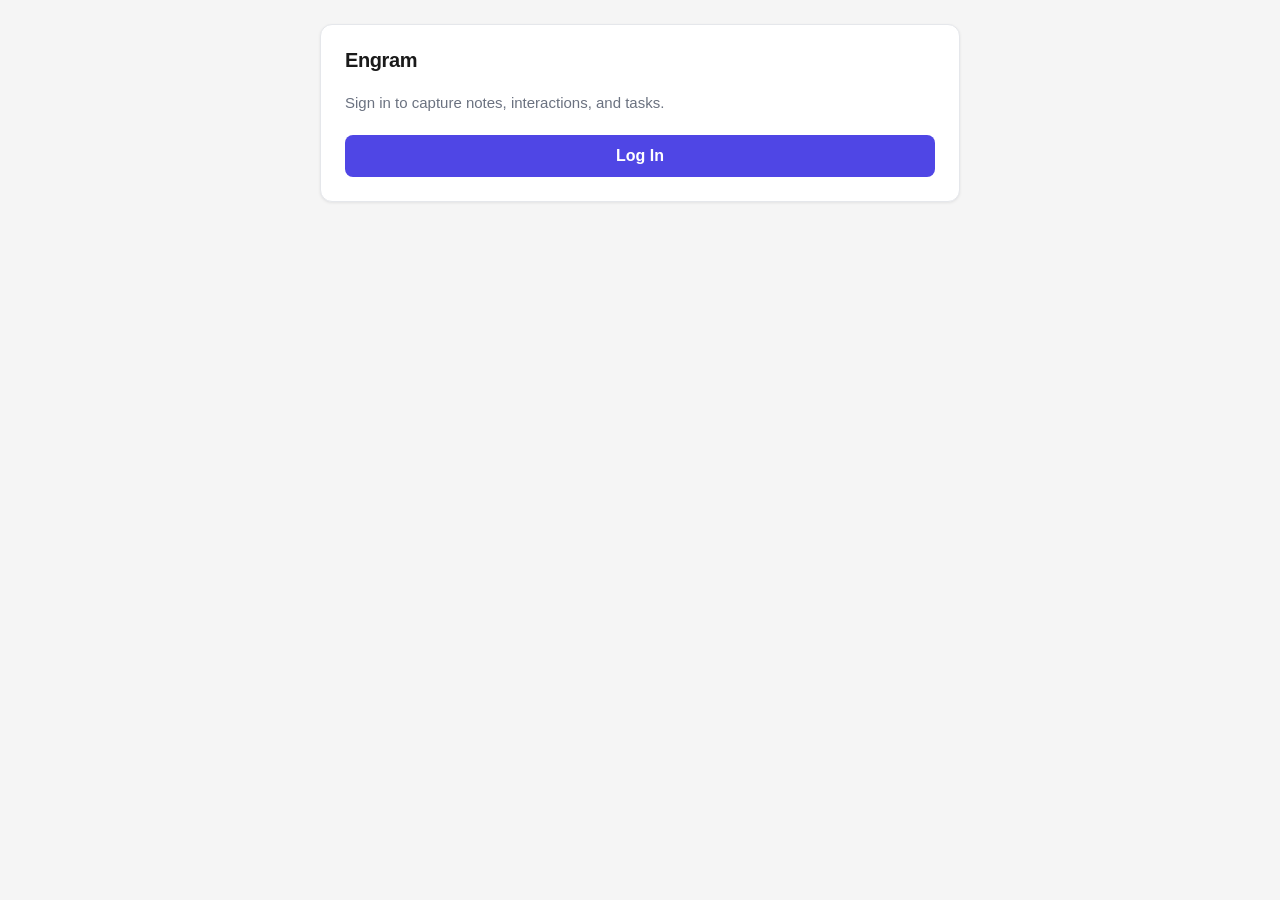
==== web/index.html @ 42abe8bf "feat: pre-fill capture textarea from PWA share target params" ====
<!DOCTYPE html>
<html lang="en">
<head>
<meta charset="UTF-8">
<meta name="viewport" content="width=device-width, initial-scale=1.0">
<meta name="apple-mobile-web-app-capable" content="yes">
<meta name="apple-mobile-web-app-status-bar-style" content="black-translucent">
<meta name="apple-mobile-web-app-title" content="Engram">
<meta name="theme-color" content="#4f46e5">
<link rel="manifest" href="/manifest.json">
<link rel="apple-touch-icon" href="/icon?s=180">
<title>Engram</title>
<style>
  *, *::before, *::after { box-sizing: border-box; margin: 0; padding: 0; }

  :root {
    --bg: #f5f5f5;
    --card: #ffffff;
    --text: #1a1a1a;
    --muted: #6b7280;
    --border: #e5e7eb;
    --accent: #4f46e5;
    --accent-hover: #4338ca;
    --success-bg: #ecfdf5;
    --success-text: #065f46;
    --error-bg: #fef2f2;
    --error-text: #991b1b;
    --mic-active: #dc2626;
  }

  @media (prefers-color-scheme: dark) {
    :root {
      --bg: #111827;
      --card: #1f2937;
      --text: #f9fafb;
      --muted: #9ca3af;
      --border: #374151;
      --accent: #6366f1;
      --accent-hover: #818cf8;
      --success-bg: #064e3b;
      --success-text: #a7f3d0;
      --error-bg: #450a0a;
      --error-text: #fca5a5;
    }
  }

  body {
    font-family: -apple-system, BlinkMacSystemFont, "Segoe UI", Roboto, sans-serif;
    background: var(--bg);
    color: var(--text);
    min-height: 100dvh;
    display: flex;
    align-items: flex-start;
    justify-content: center;
    padding: 1.5rem 1rem;
  }

  .card {
    background: var(--card);
    border: 1px solid var(--border);
    border-radius: 12px;
    padding: 1.5rem;
    width: 100%;
    max-width: 640px;
    box-shadow: 0 1px 3px rgba(0,0,0,0.08);
  }

  h1 {
    font-size: 1.25rem;
    font-weight: 700;
    margin-bottom: 1.25rem;
    letter-spacing: -0.02em;
  }

  textarea {
    width: 100%;
    min-height: 120px;
    padding: 0.75rem;
    font-size: 16px; /* prevents iOS auto-zoom */
    font-family: inherit;
    line-height: 1.5;
    border: 1px solid var(--border);
    border-radius: 8px;
    background: var(--bg);
    color: var(--text);
    resize: vertical;
    outline: none;
    transition: border-color 0.15s;
  }

  textarea:focus {
    border-color: var(--accent);
  }

  textarea::placeholder {
    color: var(--muted);
  }

  .actions {
    display: flex;
    gap: 0.5rem;
    margin-top: 0.75rem;
    align-items: center;
  }

  button {
    display: inline-flex;
    align-items: center;
    justify-content: center;
    gap: 0.375rem;
    padding: 0.625rem 1.25rem;
    font-size: 0.9375rem;
    font-weight: 600;
    border: none;
    border-radius: 8px;
    cursor: pointer;
    touch-action: manipulation;
    transition: background 0.15s, opacity 0.15s;
    -webkit-tap-highlight-color: transparent;
  }

  button:disabled {
    opacity: 0.5;
    cursor: not-allowed;
  }

  .btn-primary {
    background: var(--accent);
    color: #fff;
    flex: 1;
  }

  .btn-primary:not(:disabled):hover { background: var(--accent-hover); }

  .btn-mic {
    background: var(--border);
    color: var(--text);
    padding: 0.625rem 0.875rem;
    display: none; /* shown only when SpeechRecognition is available */
  }

  .btn-mic.recording {
    background: var(--mic-active);
    color: #fff;
  }

  .result {
    margin-top: 0.875rem;
    padding: 0.75rem 1rem;
    border-radius: 8px;
    font-size: 0.9375rem;
    line-height: 1.5;
    display: none;
  }

  .result.success {
    background: var(--success-bg);
    color: var(--success-text);
  }

  .result.error {
    background: var(--error-bg);
    color: var(--error-text);
  }

  .tool-badge {
    display: inline-block;
    font-size: 0.75rem;
    font-weight: 600;
    opacity: 0.7;
    margin-right: 0.375rem;
    text-transform: uppercase;
    letter-spacing: 0.04em;
  }

  /* Auth section */
  .auth-desc {
    color: var(--muted);
    font-size: 0.9375rem;
    margin-bottom: 1.25rem;
    line-height: 1.5;
  }

  .btn-login {
    background: var(--accent);
    color: #fff;
    width: 100%;
    padding: 0.75rem;
    font-size: 1rem;
  }

  .btn-login:not(:disabled):hover { background: var(--accent-hover); }
</style>
</head>
<body>
<div class="card">
  <h1>Engram</h1>

  <div id="auth-section" style="display:none">
    <p class="auth-desc">Sign in to capture notes, interactions, and tasks.</p>
    <button class="btn-login" id="login-btn" onclick="startLogin()">Log In</button>
  </div>

  <div id="capture-section" style="display:none">
    <textarea
      id="note-input"
      placeholder="What's on your mind? Speak or type a note, meeting, task, date…"
      autofocus
    ></textarea>
    <div class="actions">
      <button class="btn-mic" id="mic-btn" aria-label="Dictate">🎤</button>
      <button class="btn-primary" id="submit-btn" onclick="submitNote()">Save</button>
    </div>
    <div class="result" id="result-area" role="status" aria-live="polite"></div>
  </div>
</div>

<script>
const CLIENT_ID    = 'engram';
const REDIRECT_URI = 'https://engram.x1024.net/';
const SCOPE        = 'openid offline_access';

// ── PKCE helpers ──────────────────────────────────────────────────────────────

function randomBase64url(byteLength) {
  const arr = new Uint8Array(byteLength);
  crypto.getRandomValues(arr);
  return btoa(String.fromCharCode(...arr))
    .replace(/\+/g, '-').replace(/\//g, '_').replace(/=/g, '');
}

async function sha256Base64url(str) {
  const data = new TextEncoder().encode(str);
  const digest = await crypto.subtle.digest('SHA-256', data);
  return btoa(String.fromCharCode(...new Uint8Array(digest)))
    .replace(/\+/g, '-').replace(/\//g, '_').replace(/=/g, '');
}

// ── Token storage ─────────────────────────────────────────────────────────────

function storeTokens(tokens) {
  localStorage.setItem('engram_access_token', tokens.access_token);
  if (tokens.refresh_token) {
    localStorage.setItem('engram_refresh_token', tokens.refresh_token);
  }
  const expiresAt = Date.now() + (tokens.expires_in || 3600) * 1000;
  localStorage.setItem('engram_token_expires_at', String(expiresAt));
}

function clearTokens() {
  ['engram_access_token', 'engram_refresh_token', 'engram_token_expires_at']
    .forEach(k => localStorage.removeItem(k));
}

async function getValidToken() {
  const token     = localStorage.getItem('engram_access_token');
  const expiresAt = parseInt(localStorage.getItem('engram_token_expires_at') || '0');
  if (!token) return null;

  if (Date.now() >= expiresAt - 60_000) {
    return await refreshAccessToken();
  }
  return token;
}

async function refreshAccessToken() {
  const refreshToken = localStorage.getItem('engram_refresh_token');
  if (!refreshToken) { clearTokens(); return null; }

  const resp = await fetch('/oauth/token', {
    method: 'POST',
    headers: { 'Content-Type': 'application/x-www-form-urlencoded' },
    body: new URLSearchParams({
      grant_type:    'refresh_token',
      refresh_token: refreshToken,
      client_id:     CLIENT_ID,
    }),
  });
  if (!resp.ok) { clearTokens(); return null; }

  const tokens = await resp.json();
  storeTokens(tokens);
  return tokens.access_token;
}

// ── OAuth PKCE flow ───────────────────────────────────────────────────────────

async function startLogin() {
  const verifier   = randomBase64url(32);
  const challenge  = await sha256Base64url(verifier);
  const state      = randomBase64url(16);

  sessionStorage.setItem('pkce_verifier', verifier);
  sessionStorage.setItem('pkce_state', state);

  const params = new URLSearchParams({
    response_type:         'code',
    client_id:             CLIENT_ID,
    redirect_uri:          REDIRECT_URI,
    scope:                 SCOPE,
    state,
    code_challenge:        challenge,
    code_challenge_method: 'S256',
  });
  window.location.href = '/oauth/authorize?' + params;
}

async function handleCallback() {
  const params = new URLSearchParams(window.location.search);
  const code   = params.get('code');
  if (!code) return false;

  const state      = params.get('state');
  const savedState = sessionStorage.getItem('pkce_state');
  if (state !== savedState) {
    showError('State mismatch — please try logging in again.');
    return false;
  }

  const verifier = sessionStorage.getItem('pkce_verifier');
  sessionStorage.removeItem('pkce_verifier');
  sessionStorage.removeItem('pkce_state');

  const resp = await fetch('/oauth/token', {
    method: 'POST',
    headers: { 'Content-Type': 'application/x-www-form-urlencoded' },
    body: new URLSearchParams({
      grant_type:    'authorization_code',
      code,
      redirect_uri:  REDIRECT_URI,
      client_id:     CLIENT_ID,
      code_verifier: verifier,
    }),
  });

  if (!resp.ok) {
    showAuthSection();
    showError('Token exchange failed — please try again.');
    return false;
  }

  const tokens = await resp.json();
  storeTokens(tokens);
  window.history.replaceState({}, '', '/');
  return true;
}

// ── UI state ──────────────────────────────────────────────────────────────────

function showAuthSection() {
  document.getElementById('auth-section').style.display = '';
  document.getElementById('capture-section').style.display = 'none';
}

function showCaptureSection() {
  document.getElementById('auth-section').style.display = 'none';
  document.getElementById('capture-section').style.display = '';
  document.getElementById('note-input').focus();
}

function showResult(type, message, tool) {
  const el = document.getElementById('result-area');
  el.className = 'result ' + type;
  el.style.display = 'block';
  if (tool && type === 'success') {
    const badge = document.createElement('span');
    badge.className = 'tool-badge';
    badge.textContent = tool.replace(/_/g, ' ');
    el.textContent = '';
    el.appendChild(badge);
    el.appendChild(document.createTextNode(message));
  } else {
    el.textContent = message;
  }
  if (type === 'success') {
    setTimeout(() => { el.style.display = 'none'; }, 4000);
  }
}

function showError(msg) {
  const el = document.getElementById('result-area');
  if (!el) return;
  el.className = 'result error';
  el.style.display = 'block';
  el.textContent = msg;
}

// ── Speech recognition ────────────────────────────────────────────────────────

function setupMic() {
  const SR = window.SpeechRecognition || window.webkitSpeechRecognition;
  if (!SR) return;

  const micBtn = document.getElementById('mic-btn');
  micBtn.style.display = 'inline-flex';

  let recog = null;
  let listening = false;
  let manualStop = false;
  let startedAt = 0;

  function hideMicBtn(reason) {
    micBtn.style.display = 'none';
    console.info('Mic button hidden:', reason);
  }

  function newRecog() {
    const r = new SR();
    r.continuous = false;
    r.interimResults = false;
    r.lang = 'en-US';

    r.onstart = () => {
      listening = true;
      startedAt = Date.now();
      micBtn.textContent = '⏹';
      micBtn.classList.add('recording');
      micBtn.setAttribute('aria-label', 'Stop recording');
    };

    r.onend = () => {
      listening = false;
      micBtn.textContent = '🎤';
      micBtn.classList.remove('recording');
      micBtn.setAttribute('aria-label', 'Dictate');
    };

    r.onresult = (e) => {
      let transcript = '';
      for (let i = 0; i < e.results.length; i++) {
        if (e.results[i].isFinal) transcript += e.results[i][0].transcript;
      }
      if (!transcript) return;
      const ta = document.getElementById('note-input');
      ta.value = ta.value ? ta.value + ' ' + transcript : transcript;
    };

    r.onerror = (e) => {
      listening = false;
      micBtn.textContent = '🎤';
      micBtn.classList.remove('recording');

      // User clicked stop — aborted is expected, don't surface it.
      if (manualStop) { manualStop = false; return; }

      // Aborted immediately after start = speech service not available in this browser.
      if (e.error === 'aborted' && Date.now() - startedAt < 500) {
        hideMicBtn('speech service unavailable');
        showResult('error', 'In-page dictation not supported here — use system dictation instead (macOS: press Fn twice).');
        return;
      }

      const friendly = {
        'not-allowed':         'Microphone permission denied — check browser settings.',
        'audio-capture':       'No microphone found.',
        'network':             'Speech recognition requires a network connection.',
        'no-speech':           'No speech detected — try again.',
        'service-not-allowed': 'Speech recognition not available on this browser.',
      };
      showResult('error', friendly[e.error] || 'Speech error: ' + e.error);
    };

    return r;
  }

  micBtn.addEventListener('click', () => {
    if (listening) {
      manualStop = true;
      recog && recog.stop();
      return;
    }
    // Create a fresh instance each time (required on Safari).
    recog = newRecog();
    recog.start();
  });
}

// ── Submit ────────────────────────────────────────────────────────────────────

async function submitNote() {
  const textarea = document.getElementById('note-input');
  const text = textarea.value.trim();
  if (!text) return;

  const token = await getValidToken();
  if (!token) { clearTokens(); showAuthSection(); return; }

  const btn = document.getElementById('submit-btn');
  btn.disabled = true;
  btn.textContent = 'Saving…';

  // Hide previous result while saving.
  document.getElementById('result-area').style.display = 'none';

  try {
    const resp = await fetch('/capture', {
      method: 'POST',
      headers: {
        'Content-Type':  'application/json',
        'Authorization': 'Bearer ' + token,
      },
      body: JSON.stringify({ text }),
    });

    if (resp.status === 401) { clearTokens(); showAuthSection(); return; }

    const data = await resp.json();
    if (!resp.ok) {
      showResult('error', data.error || 'Something went wrong.');
      return;
    }

    showResult('success', data.message, data.tool);
    textarea.value = '';
  } catch (e) {
    showResult('error', 'Network error — please try again.');
  } finally {
    btn.disabled = false;
    btn.textContent = 'Save';
  }
}

// Submit on Ctrl/Cmd+Enter
document.addEventListener('keydown', (e) => {
  if ((e.ctrlKey || e.metaKey) && e.key === 'Enter') {
    e.preventDefault();
    submitNote();
  }
});

// ── PWA Share target ──────────────────────────────────────────────────────────

function maybePreFillShare() {
  const params = new URLSearchParams(window.location.search);
  const shareURL = params.get('share_url');
  if (!shareURL) return;

  const shareTitle = params.get('share_title');
  const textarea = document.getElementById('note-input');
  textarea.value = 'link:' + shareURL + (shareTitle ? '  ' + shareTitle : '');
  // Clean the URL so refreshing doesn't re-fill the textarea.
  window.history.replaceState({}, '', '/');
}

// ── Init ──────────────────────────────────────────────────────────────────────

async function init() {
  if (window.location.search.includes('code=')) {
    const ok = await handleCallback();
    if (ok) { showCaptureSection(); maybePreFillShare(); return; }
    showAuthSection();
    return;
  }

  const token = await getValidToken();
  if (token) {
    showCaptureSection();
    maybePreFillShare();
  } else {
    showAuthSection();
  }
}

document.addEventListener('DOMContentLoaded', () => {
  setupMic();
  init();
  if ('serviceWorker' in navigator) {
    navigator.serviceWorker.register('/sw.js');
  }
});
</script>
</body>
</html>
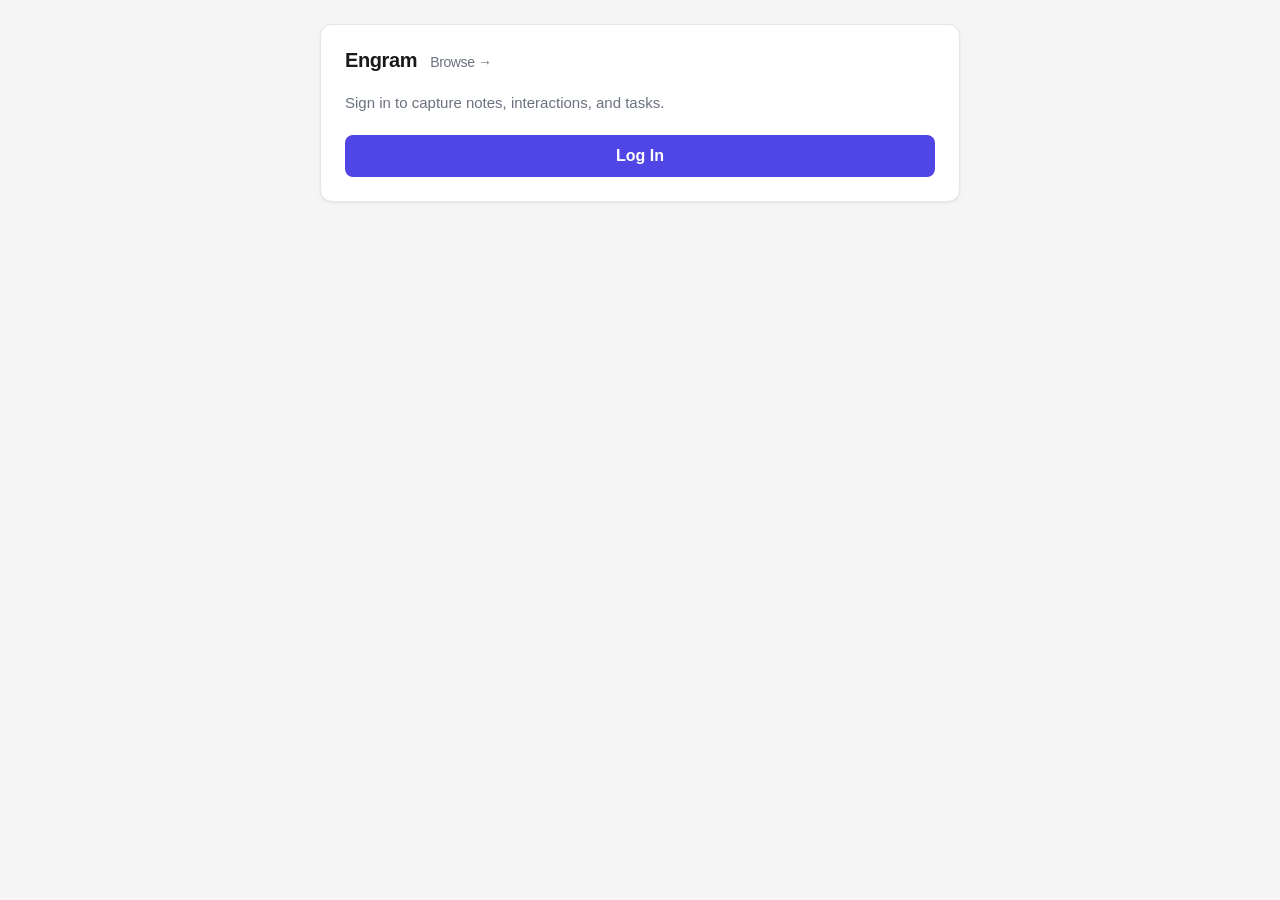
==== commit 8cbca9ba: "feat: add Browse link to capture page header" ====
--- a/web/index.html
+++ b/web/index.html
@@ -190,11 +190,20 @@
   }
 
   .btn-login:not(:disabled):hover { background: var(--accent-hover); }
+
+  .browse-link {
+    font-size: 0.875rem;
+    font-weight: 500;
+    color: var(--muted);
+    text-decoration: none;
+    margin-left: 0.5rem;
+  }
+  .browse-link:hover { color: var(--accent); }
 </style>
 </head>
 <body>
 <div class="card">
-  <h1>Engram</h1>
+  <h1>Engram <a href="/browse" class="browse-link">Browse →</a></h1>
 
   <div id="auth-section" style="display:none">
     <p class="auth-desc">Sign in to capture notes, interactions, and tasks.</p>
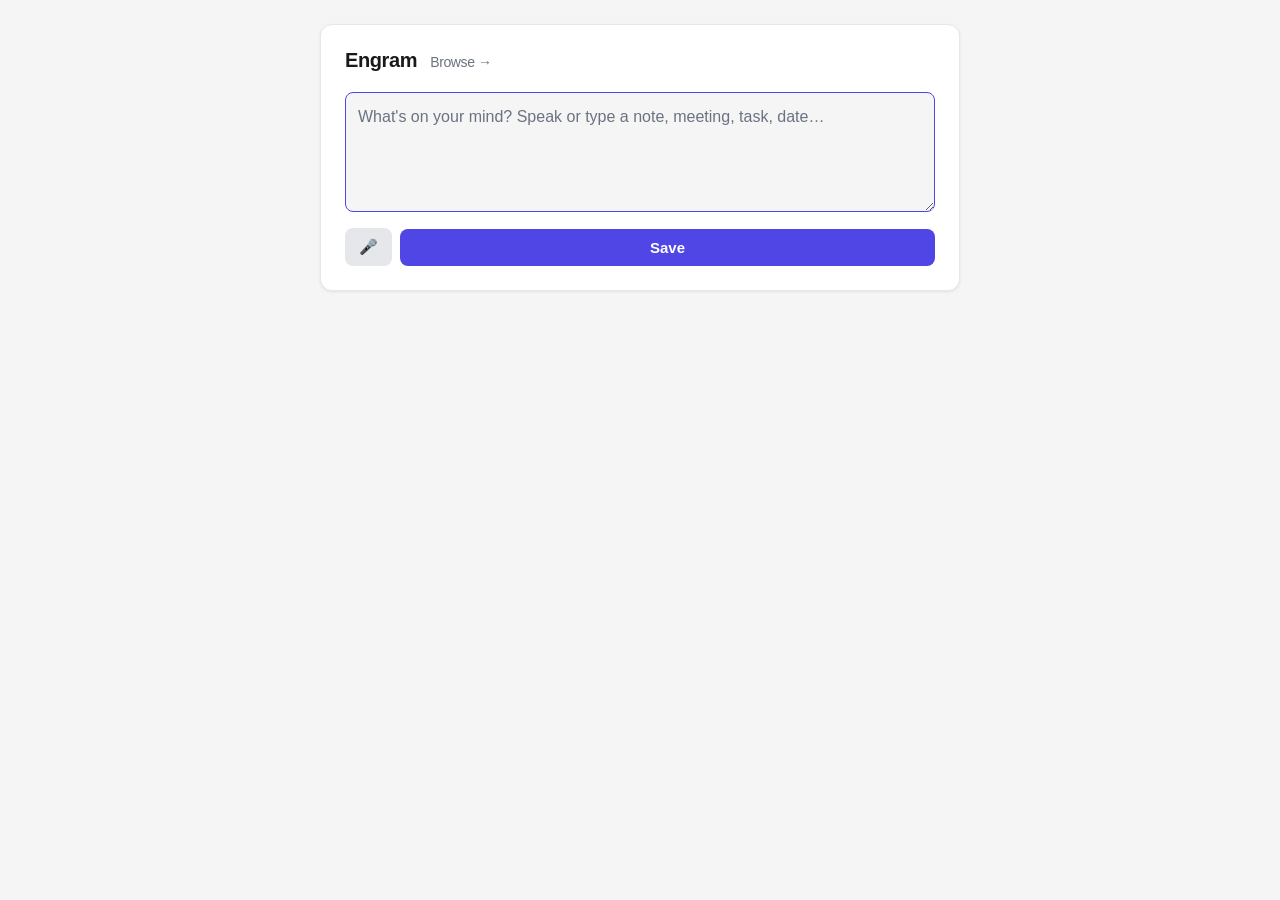
==== commit 158cd425: "feat: replace client-side OAuth in index.html with server-side session Co-Authored-By: Claude Sonnet" ====
--- a/web/index.html
+++ b/web/index.html
@@ -207,7 +207,7 @@
 
   <div id="auth-section" style="display:none">
     <p class="auth-desc">Sign in to capture notes, interactions, and tasks.</p>
-    <button class="btn-login" id="login-btn" onclick="startLogin()">Log In</button>
+    <button class="btn-login" id="login-btn" onclick="window.location.href='/web/login'">Log In</button>
   </div>
 
   <div id="capture-section" style="display:none">
@@ -225,136 +225,7 @@
 </div>
 
 <script>
-const CLIENT_ID    = 'engram';
-const REDIRECT_URI = 'https://engram.x1024.net/';
-const SCOPE        = 'openid offline_access';
-
-// ── PKCE helpers ──────────────────────────────────────────────────────────────
-
-function randomBase64url(byteLength) {
-  const arr = new Uint8Array(byteLength);
-  crypto.getRandomValues(arr);
-  return btoa(String.fromCharCode(...arr))
-    .replace(/\+/g, '-').replace(/\//g, '_').replace(/=/g, '');
-}
-
-async function sha256Base64url(str) {
-  const data = new TextEncoder().encode(str);
-  const digest = await crypto.subtle.digest('SHA-256', data);
-  return btoa(String.fromCharCode(...new Uint8Array(digest)))
-    .replace(/\+/g, '-').replace(/\//g, '_').replace(/=/g, '');
-}
-
-// ── Token storage ─────────────────────────────────────────────────────────────
-
-function storeTokens(tokens) {
-  localStorage.setItem('engram_access_token', tokens.access_token);
-  if (tokens.refresh_token) {
-    localStorage.setItem('engram_refresh_token', tokens.refresh_token);
-  }
-  const expiresAt = Date.now() + (tokens.expires_in || 3600) * 1000;
-  localStorage.setItem('engram_token_expires_at', String(expiresAt));
-}
-
-function clearTokens() {
-  ['engram_access_token', 'engram_refresh_token', 'engram_token_expires_at']
-    .forEach(k => localStorage.removeItem(k));
-}
-
-async function getValidToken() {
-  const token     = localStorage.getItem('engram_access_token');
-  const expiresAt = parseInt(localStorage.getItem('engram_token_expires_at') || '0');
-  if (!token) return null;
-
-  if (Date.now() >= expiresAt - 60_000) {
-    return await refreshAccessToken();
-  }
-  return token;
-}
-
-async function refreshAccessToken() {
-  const refreshToken = localStorage.getItem('engram_refresh_token');
-  if (!refreshToken) { clearTokens(); return null; }
-
-  const resp = await fetch('/oauth/token', {
-    method: 'POST',
-    headers: { 'Content-Type': 'application/x-www-form-urlencoded' },
-    body: new URLSearchParams({
-      grant_type:    'refresh_token',
-      refresh_token: refreshToken,
-      client_id:     CLIENT_ID,
-    }),
-  });
-  if (!resp.ok) { clearTokens(); return null; }
-
-  const tokens = await resp.json();
-  storeTokens(tokens);
-  return tokens.access_token;
-}
-
-// ── OAuth PKCE flow ───────────────────────────────────────────────────────────
-
-async function startLogin() {
-  const verifier   = randomBase64url(32);
-  const challenge  = await sha256Base64url(verifier);
-  const state      = randomBase64url(16);
-
-  sessionStorage.setItem('pkce_verifier', verifier);
-  sessionStorage.setItem('pkce_state', state);
-
-  const params = new URLSearchParams({
-    response_type:         'code',
-    client_id:             CLIENT_ID,
-    redirect_uri:          REDIRECT_URI,
-    scope:                 SCOPE,
-    state,
-    code_challenge:        challenge,
-    code_challenge_method: 'S256',
-  });
-  window.location.href = '/oauth/authorize?' + params;
-}
-
-async function handleCallback() {
-  const params = new URLSearchParams(window.location.search);
-  const code   = params.get('code');
-  if (!code) return false;
-
-  const state      = params.get('state');
-  const savedState = sessionStorage.getItem('pkce_state');
-  if (state !== savedState) {
-    showError('State mismatch — please try logging in again.');
-    return false;
-  }
-
-  const verifier = sessionStorage.getItem('pkce_verifier');
-  sessionStorage.removeItem('pkce_verifier');
-  sessionStorage.removeItem('pkce_state');
-
-  const resp = await fetch('/oauth/token', {
-    method: 'POST',
-    headers: { 'Content-Type': 'application/x-www-form-urlencoded' },
-    body: new URLSearchParams({
-      grant_type:    'authorization_code',
-      code,
-      redirect_uri:  REDIRECT_URI,
-      client_id:     CLIENT_ID,
-      code_verifier: verifier,
-    }),
-  });
-
-  if (!resp.ok) {
-    showAuthSection();
-    showError('Token exchange failed — please try again.');
-    return false;
-  }
-
-  const tokens = await resp.json();
-  storeTokens(tokens);
-  window.history.replaceState({}, '', '/');
-  return true;
-}
-
-// ── UI state ──────────────────────────────────────────────────────────────────
+// ── Auth (server-side session cookie, set by /web/login → /web/callback) ──────
 
 function showAuthSection() {
   document.getElementById('auth-section').style.display = '';
@@ -449,10 +320,8 @@
       micBtn.textContent = '🎤';
       micBtn.classList.remove('recording');
 
-      // User clicked stop — aborted is expected, don't surface it.
       if (manualStop) { manualStop = false; return; }
 
-      // Aborted immediately after start = speech service not available in this browser.
       if (e.error === 'aborted' && Date.now() - startedAt < 500) {
         hideMicBtn('speech service unavailable');
         showResult('error', 'In-page dictation not supported here — use system dictation instead (macOS: press Fn twice).');
@@ -478,7 +347,6 @@
       recog && recog.stop();
       return;
     }
-    // Create a fresh instance each time (required on Safari).
     recog = newRecog();
     recog.start();
   });
@@ -491,27 +359,20 @@
   const text = textarea.value.trim();
   if (!text) return;
 
-  const token = await getValidToken();
-  if (!token) { clearTokens(); showAuthSection(); return; }
-
   const btn = document.getElementById('submit-btn');
   btn.disabled = true;
   btn.textContent = 'Saving…';
 
-  // Hide previous result while saving.
   document.getElementById('result-area').style.display = 'none';
 
   try {
     const resp = await fetch('/capture', {
       method: 'POST',
-      headers: {
-        'Content-Type':  'application/json',
-        'Authorization': 'Bearer ' + token,
-      },
+      headers: { 'Content-Type': 'application/json' },
       body: JSON.stringify({ text }),
     });
 
-    if (resp.status === 401) { clearTokens(); showAuthSection(); return; }
+    if (resp.status === 401) { showAuthSection(); return; }
 
     const data = await resp.json();
     if (!resp.ok) {
@@ -547,27 +408,19 @@
   const shareTitle = params.get('share_title');
   const textarea = document.getElementById('note-input');
   textarea.value = 'link:' + shareURL + (shareTitle ? '  ' + shareTitle : '');
-  // Clean the URL so refreshing doesn't re-fill the textarea.
   window.history.replaceState({}, '', '/');
 }
 
 // ── Init ──────────────────────────────────────────────────────────────────────
 
 async function init() {
-  if (window.location.search.includes('code=')) {
-    const ok = await handleCallback();
-    if (ok) { showCaptureSection(); maybePreFillShare(); return; }
+  const resp = await fetch('/web/check');
+  if (resp.status === 401) {
     showAuthSection();
     return;
   }
-
-  const token = await getValidToken();
-  if (token) {
-    showCaptureSection();
-    maybePreFillShare();
-  } else {
-    showAuthSection();
-  }
+  showCaptureSection();
+  maybePreFillShare();
 }
 
 document.addEventListener('DOMContentLoaded', () => {
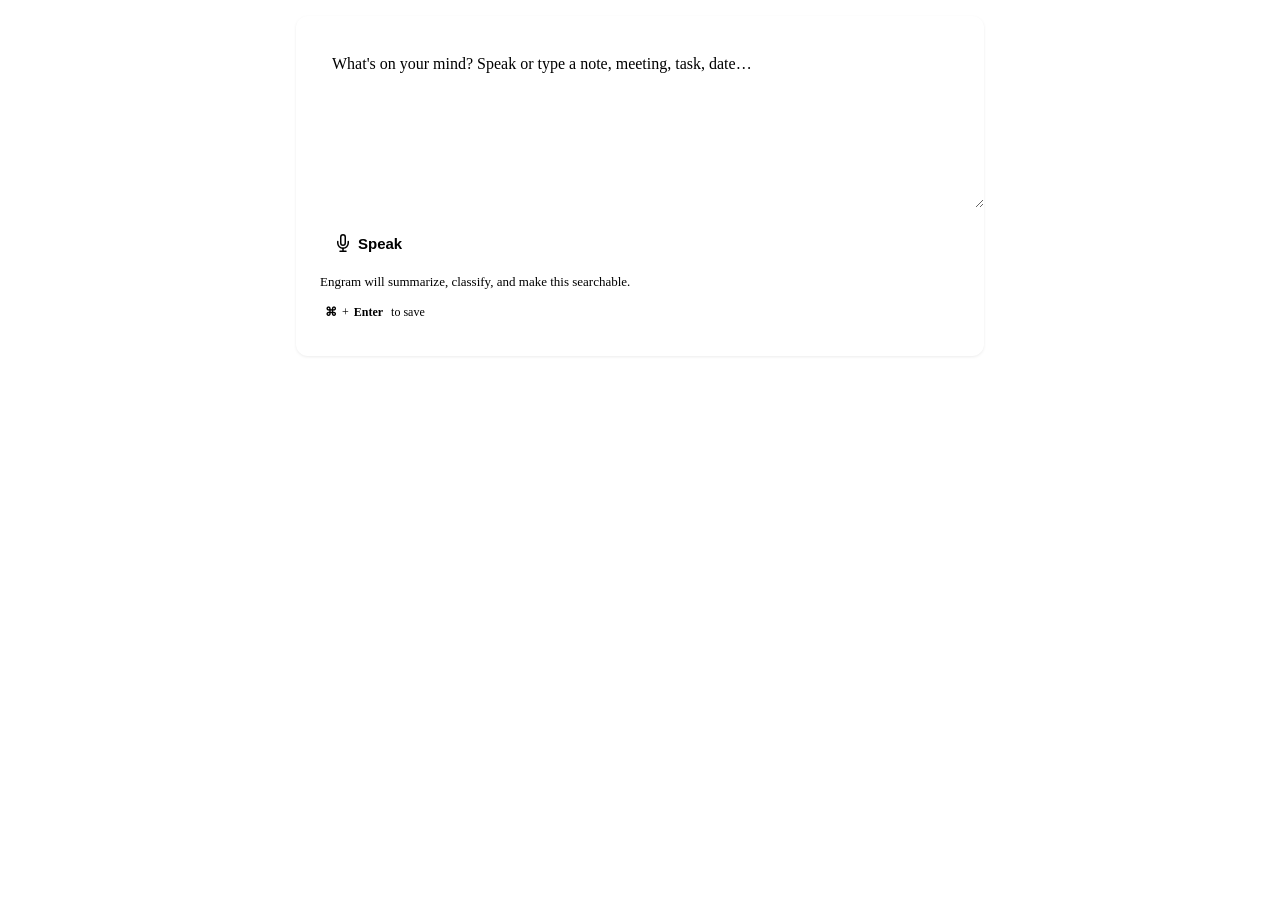
==== commit 2570ea96: "feat: humanize capture feedback and first-class Capture/Browse nav UI/UX round 1: make capture feedb" ====
--- a/web/index.html
+++ b/web/index.html
@@ -11,48 +11,13 @@
 <link rel="apple-touch-icon" href="/icon?s=180">
 <title>Engram</title>
 <style>
-  *, *::before, *::after { box-sizing: border-box; margin: 0; padding: 0; }
-
-  :root {
-    --bg: #f5f5f5;
-    --card: #ffffff;
-    --text: #1a1a1a;
-    --muted: #6b7280;
-    --border: #e5e7eb;
-    --accent: #4f46e5;
-    --accent-hover: #4338ca;
-    --success-bg: #ecfdf5;
-    --success-text: #065f46;
-    --error-bg: #fef2f2;
-    --error-text: #991b1b;
-    --mic-active: #dc2626;
-  }
-
-  @media (prefers-color-scheme: dark) {
-    :root {
-      --bg: #111827;
-      --card: #1f2937;
-      --text: #f9fafb;
-      --muted: #9ca3af;
-      --border: #374151;
-      --accent: #6366f1;
-      --accent-hover: #818cf8;
-      --success-bg: #064e3b;
-      --success-text: #a7f3d0;
-      --error-bg: #450a0a;
-      --error-text: #fca5a5;
-    }
-  }
-
-  body {
-    font-family: -apple-system, BlinkMacSystemFont, "Segoe UI", Roboto, sans-serif;
-    background: var(--bg);
-    color: var(--text);
-    min-height: 100dvh;
+  /*__SHARED_CSS__*/
+
+  .capture-main {
     display: flex;
     align-items: flex-start;
     justify-content: center;
-    padding: 1.5rem 1rem;
+    padding: 0.5rem 1rem 1.5rem;
   }
 
   .card {
@@ -63,13 +28,6 @@
     width: 100%;
     max-width: 640px;
     box-shadow: 0 1px 3px rgba(0,0,0,0.08);
-  }
-
-  h1 {
-    font-size: 1.25rem;
-    font-weight: 700;
-    margin-bottom: 1.25rem;
-    letter-spacing: -0.02em;
   }
 
   textarea {
@@ -136,8 +94,16 @@
     background: var(--border);
     color: var(--text);
     padding: 0.625rem 0.875rem;
-    display: none; /* shown only when SpeechRecognition is available */
-  }
+    display: none; /* shown only when SpeechRecognition is available (set to inline-flex) */
+  }
+
+  .btn-mic svg { width: 1.125rem; height: 1.125rem; }
+  .btn-mic .mic-label { display: none; }
+  @media (min-width: 480px) { .btn-mic .mic-label { display: inline; } }
+
+  .btn-mic .icon-stop { display: none; }
+  .btn-mic.recording .icon-mic { display: none; }
+  .btn-mic.recording .icon-stop { display: inline; }
 
   .btn-mic.recording {
     background: var(--mic-active);
@@ -163,16 +129,6 @@
     color: var(--error-text);
   }
 
-  .tool-badge {
-    display: inline-block;
-    font-size: 0.75rem;
-    font-weight: 600;
-    opacity: 0.7;
-    margin-right: 0.375rem;
-    text-transform: uppercase;
-    letter-spacing: 0.04em;
-  }
-
   /* Auth section */
   .auth-desc {
     color: var(--muted);
@@ -191,20 +147,44 @@
 
   .btn-login:not(:disabled):hover { background: var(--accent-hover); }
 
-  .browse-link {
-    font-size: 0.875rem;
-    font-weight: 500;
+  /* Helper + hint text under the capture box */
+  .capture-help {
     color: var(--muted);
-    text-decoration: none;
-    margin-left: 0.5rem;
-  }
-  .browse-link:hover { color: var(--accent); }
+    font-size: 0.8125rem;
+    line-height: 1.5;
+    margin-top: 0.625rem;
+  }
+
+  .capture-hint {
+    color: var(--muted);
+    font-size: 0.75rem;
+    margin-top: 0.375rem;
+  }
+
+  .capture-hint kbd {
+    font-family: inherit;
+    font-weight: 600;
+    background: var(--border);
+    border-radius: 4px;
+    padding: 0.0625rem 0.3125rem;
+  }
+
+  /* Save confirmation */
+  .result-title { font-weight: 600; }
+  .result-detail { display: block; margin-top: 0.125rem; }
+  .result-action {
+    display: inline-block;
+    margin-top: 0.5rem;
+    font-weight: 600;
+    color: inherit;
+    text-decoration: underline;
+  }
 </style>
 </head>
 <body>
+<!--__NAV__-->
+<main class="capture-main">
 <div class="card">
-  <h1>Engram <a href="/browse" class="browse-link">Browse →</a></h1>
-
   <div id="auth-section" style="display:none">
     <p class="auth-desc">Sign in to capture notes, interactions, and tasks.</p>
     <button class="btn-login" id="login-btn" onclick="window.location.href='/web/login'">Log In</button>
@@ -217,12 +197,19 @@
       autofocus
     ></textarea>
     <div class="actions">
-      <button class="btn-mic" id="mic-btn" aria-label="Dictate">🎤</button>
-      <button class="btn-primary" id="submit-btn" onclick="submitNote()">Save</button>
+      <button class="btn-mic" id="mic-btn" type="button" aria-label="Start voice capture" title="Start voice capture">
+        <svg class="icon-mic" viewBox="0 0 24 24" fill="none" stroke="currentColor" stroke-width="2" stroke-linecap="round" stroke-linejoin="round" aria-hidden="true"><path d="M12 1a3 3 0 0 0-3 3v8a3 3 0 0 0 6 0V4a3 3 0 0 0-3-3z"/><path d="M19 10v2a7 7 0 0 1-14 0v-2"/><line x1="12" y1="19" x2="12" y2="23"/><line x1="8" y1="23" x2="16" y2="23"/></svg>
+        <svg class="icon-stop" viewBox="0 0 24 24" fill="currentColor" aria-hidden="true"><rect x="6" y="6" width="12" height="12" rx="2"/></svg>
+        <span class="mic-label">Speak</span>
+      </button>
+      <button class="btn-primary" id="submit-btn" type="button" onclick="submitNote()">Save memory</button>
     </div>
+    <p class="capture-help">Engram will summarize, classify, and make this searchable.</p>
+    <p class="capture-hint"><kbd>⌘</kbd>+<kbd>Enter</kbd> to save</p>
     <div class="result" id="result-area" role="status" aria-live="polite"></div>
   </div>
 </div>
+</main>
 
 <script>
 // ── Auth (server-side session cookie, set by /web/login → /web/callback) ──────
@@ -235,25 +222,67 @@
 function showCaptureSection() {
   document.getElementById('auth-section').style.display = 'none';
   document.getElementById('capture-section').style.display = '';
-  document.getElementById('note-input').focus();
-}
-
-function showResult(type, message, tool) {
+  const textarea = document.getElementById('note-input');
+  const draft = sessionStorage.getItem('engram_draft');
+  if (draft) {
+    textarea.value = draft;
+    sessionStorage.removeItem('engram_draft');
+  }
+  autoGrow();
+  textarea.focus();
+}
+
+// Friendly singular labels for the record types capture can produce. Falls back
+// to the last dotted segment for anything not listed.
+const TYPE_LABELS = {
+  'note.thought': 'a thought',
+  'note.link': 'a link',
+  'note.unstructured': 'a note',
+  'crm.contact': 'a contact',
+  'crm.interaction': 'an interaction',
+  'maintenance.task': 'a task',
+  'jobhunt.application': 'a job application',
+  'conversation.summary': 'a conversation',
+};
+
+function friendlyType(t) {
+  if (TYPE_LABELS[t]) return TYPE_LABELS[t];
+  return t ? 'a ' + t.split('.').pop().replace(/_/g, ' ') : 'a note';
+}
+
+// showResult renders an error message in the result area.
+function showResult(type, message) {
   const el = document.getElementById('result-area');
   el.className = 'result ' + type;
   el.style.display = 'block';
-  if (tool && type === 'success') {
-    const badge = document.createElement('span');
-    badge.className = 'tool-badge';
-    badge.textContent = tool.replace(/_/g, ' ');
-    el.textContent = '';
-    el.appendChild(badge);
-    el.appendChild(document.createTextNode(message));
-  } else {
-    el.textContent = message;
-  }
-  if (type === 'success') {
-    setTimeout(() => { el.style.display = 'none'; }, 4000);
+  el.textContent = message;
+}
+
+// showSaved renders the friendly save confirmation with a View in Browse link.
+function showSaved(data) {
+  const el = document.getElementById('result-area');
+  el.className = 'result success';
+  el.style.display = 'block';
+  el.innerHTML = '';
+
+  const title = document.createElement('span');
+  title.className = 'result-title';
+  title.textContent = data.low_confidence ? 'Saved as a note' : 'Saved as ' + friendlyType(data.tool);
+  el.appendChild(title);
+
+  if (data.low_confidence) {
+    const detail = document.createElement('span');
+    detail.className = 'result-detail';
+    detail.textContent = "Engram wasn't confident enough to classify this further.";
+    el.appendChild(detail);
+  }
+
+  if (data.id) {
+    const link = document.createElement('a');
+    link.className = 'result-action';
+    link.href = '/browse?entry=' + encodeURIComponent(data.id);
+    link.textContent = 'View in Browse →';
+    el.appendChild(link);
   }
 }
 
@@ -279,6 +308,16 @@
   let manualStop = false;
   let startedAt = 0;
 
+  // setMicState swaps the icon (via CSS), label, and accessible name.
+  function setMicState(recording) {
+    micBtn.classList.toggle('recording', recording);
+    const name = recording ? 'Stop voice capture' : 'Start voice capture';
+    micBtn.setAttribute('aria-label', name);
+    micBtn.setAttribute('title', name);
+    const label = micBtn.querySelector('.mic-label');
+    if (label) label.textContent = recording ? 'Stop' : 'Speak';
+  }
+
   function hideMicBtn(reason) {
     micBtn.style.display = 'none';
     console.info('Mic button hidden:', reason);
@@ -293,16 +332,12 @@
     r.onstart = () => {
       listening = true;
       startedAt = Date.now();
-      micBtn.textContent = '⏹';
-      micBtn.classList.add('recording');
-      micBtn.setAttribute('aria-label', 'Stop recording');
+      setMicState(true);
     };
 
     r.onend = () => {
       listening = false;
-      micBtn.textContent = '🎤';
-      micBtn.classList.remove('recording');
-      micBtn.setAttribute('aria-label', 'Dictate');
+      setMicState(false);
     };
 
     r.onresult = (e) => {
@@ -317,8 +352,7 @@
 
     r.onerror = (e) => {
       listening = false;
-      micBtn.textContent = '🎤';
-      micBtn.classList.remove('recording');
+      setMicState(false);
 
       if (manualStop) { manualStop = false; return; }
 
@@ -372,7 +406,12 @@
       body: JSON.stringify({ text }),
     });
 
-    if (resp.status === 401) { showAuthSection(); return; }
+    if (resp.status === 401) {
+      const ta = document.getElementById('note-input');
+      if (ta.value.trim()) sessionStorage.setItem('engram_draft', ta.value);
+      showAuthSection();
+      return;
+    }
 
     const data = await resp.json();
     if (!resp.ok) {
@@ -380,14 +419,24 @@
       return;
     }
 
-    showResult('success', data.message, data.tool);
+    showSaved(data);
     textarea.value = '';
+    autoGrow();
   } catch (e) {
     showResult('error', 'Network error — please try again.');
   } finally {
     btn.disabled = false;
-    btn.textContent = 'Save';
-  }
+    btn.textContent = 'Save memory';
+  }
+}
+
+// ── Auto-growing textarea ───────────────────────────────────────────────────────
+
+function autoGrow() {
+  const ta = document.getElementById('note-input');
+  if (!ta) return;
+  ta.style.height = 'auto';
+  ta.style.height = ta.scrollHeight + 'px';
 }
 
 // Submit on Ctrl/Cmd+Enter
@@ -408,14 +457,21 @@
   const shareTitle = params.get('share_title');
   const textarea = document.getElementById('note-input');
   textarea.value = 'link:' + shareURL + (shareTitle ? '  ' + shareTitle : '');
+  autoGrow();
   window.history.replaceState({}, '', '/');
 }
 
 // ── Init ──────────────────────────────────────────────────────────────────────
 
 async function init() {
-  const resp = await fetch('/web/check');
-  if (resp.status === 401) {
+  try {
+    const resp = await fetch('/web/check');
+    if (resp.status === 401) {
+      showAuthSection();
+      return;
+    }
+  } catch {
+    showError('Could not connect — check your network and try again.');
     showAuthSection();
     return;
   }
@@ -425,6 +481,7 @@
 
 document.addEventListener('DOMContentLoaded', () => {
   setupMic();
+  document.getElementById('note-input').addEventListener('input', autoGrow);
   init();
   if ('serviceWorker' in navigator) {
     navigator.serviceWorker.register('/sw.js');
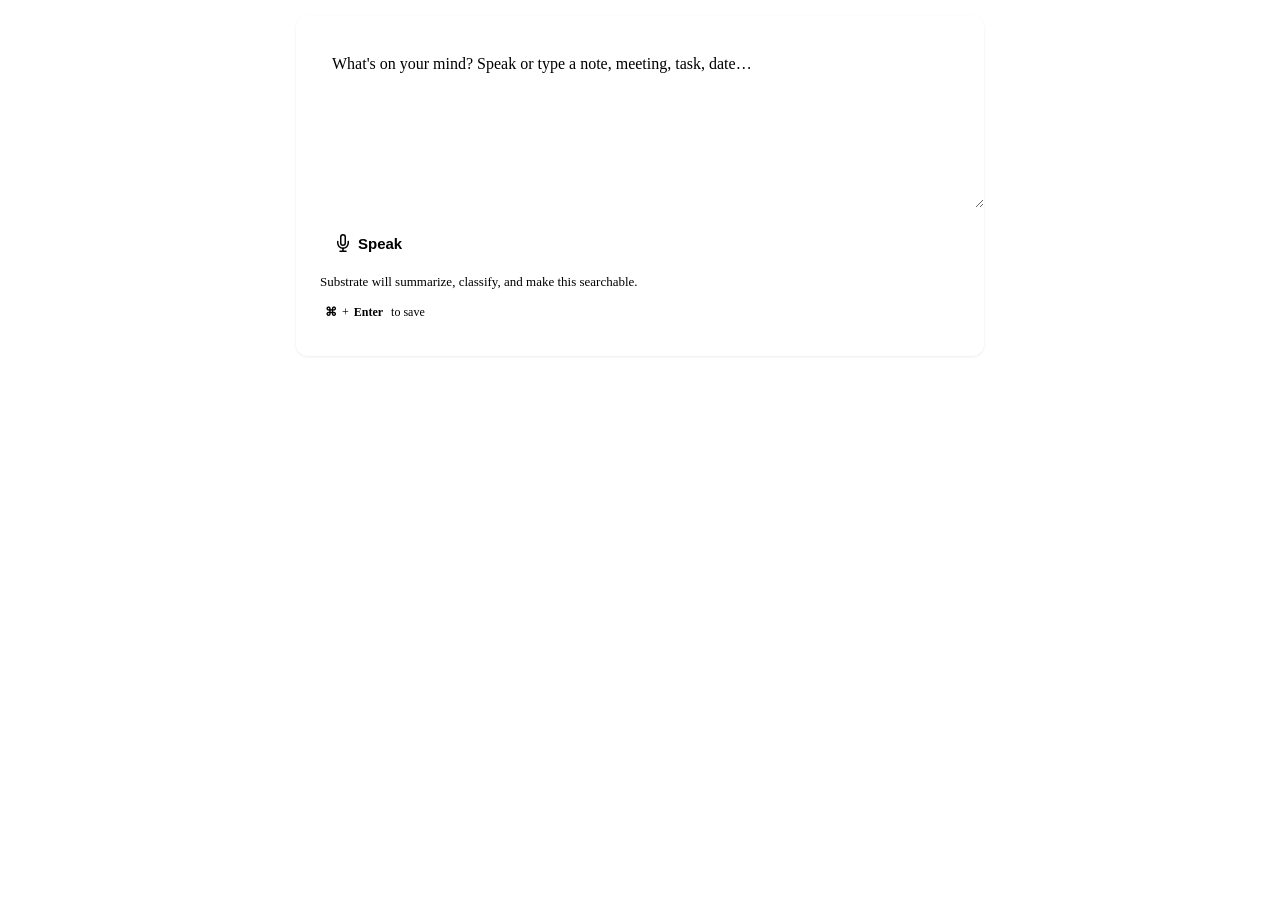
==== commit 535ff43b: "refactor: rename Engram → Substrate (module, config, docs) Full in-repo rename from Engram to Substr" ====
--- a/web/index.html
+++ b/web/index.html
@@ -5,11 +5,11 @@
 <meta name="viewport" content="width=device-width, initial-scale=1.0">
 <meta name="apple-mobile-web-app-capable" content="yes">
 <meta name="apple-mobile-web-app-status-bar-style" content="black-translucent">
-<meta name="apple-mobile-web-app-title" content="Engram">
+<meta name="apple-mobile-web-app-title" content="Substrate">
 <meta name="theme-color" content="#4f46e5">
 <link rel="manifest" href="/manifest.json">
 <link rel="apple-touch-icon" href="/icon?s=180">
-<title>Engram</title>
+<title>Substrate</title>
 <style>
   /*__SHARED_CSS__*/
 
@@ -204,7 +204,7 @@
       </button>
       <button class="btn-primary" id="submit-btn" type="button" onclick="submitNote()">Save memory</button>
     </div>
-    <p class="capture-help">Engram will summarize, classify, and make this searchable.</p>
+    <p class="capture-help">Substrate will summarize, classify, and make this searchable.</p>
     <p class="capture-hint"><kbd>⌘</kbd>+<kbd>Enter</kbd> to save</p>
     <div class="result" id="result-area" role="status" aria-live="polite"></div>
   </div>
@@ -223,10 +223,10 @@
   document.getElementById('auth-section').style.display = 'none';
   document.getElementById('capture-section').style.display = '';
   const textarea = document.getElementById('note-input');
-  const draft = sessionStorage.getItem('engram_draft');
+  const draft = sessionStorage.getItem('substrate_draft');
   if (draft) {
     textarea.value = draft;
-    sessionStorage.removeItem('engram_draft');
+    sessionStorage.removeItem('substrate_draft');
   }
   autoGrow();
   textarea.focus();
@@ -273,7 +273,7 @@
   if (data.low_confidence) {
     const detail = document.createElement('span');
     detail.className = 'result-detail';
-    detail.textContent = "Engram wasn't confident enough to classify this further.";
+    detail.textContent = "Substrate wasn't confident enough to classify this further.";
     el.appendChild(detail);
   }
 
@@ -408,7 +408,7 @@
 
     if (resp.status === 401) {
       const ta = document.getElementById('note-input');
-      if (ta.value.trim()) sessionStorage.setItem('engram_draft', ta.value);
+      if (ta.value.trim()) sessionStorage.setItem('substrate_draft', ta.value);
       showAuthSection();
       return;
     }
